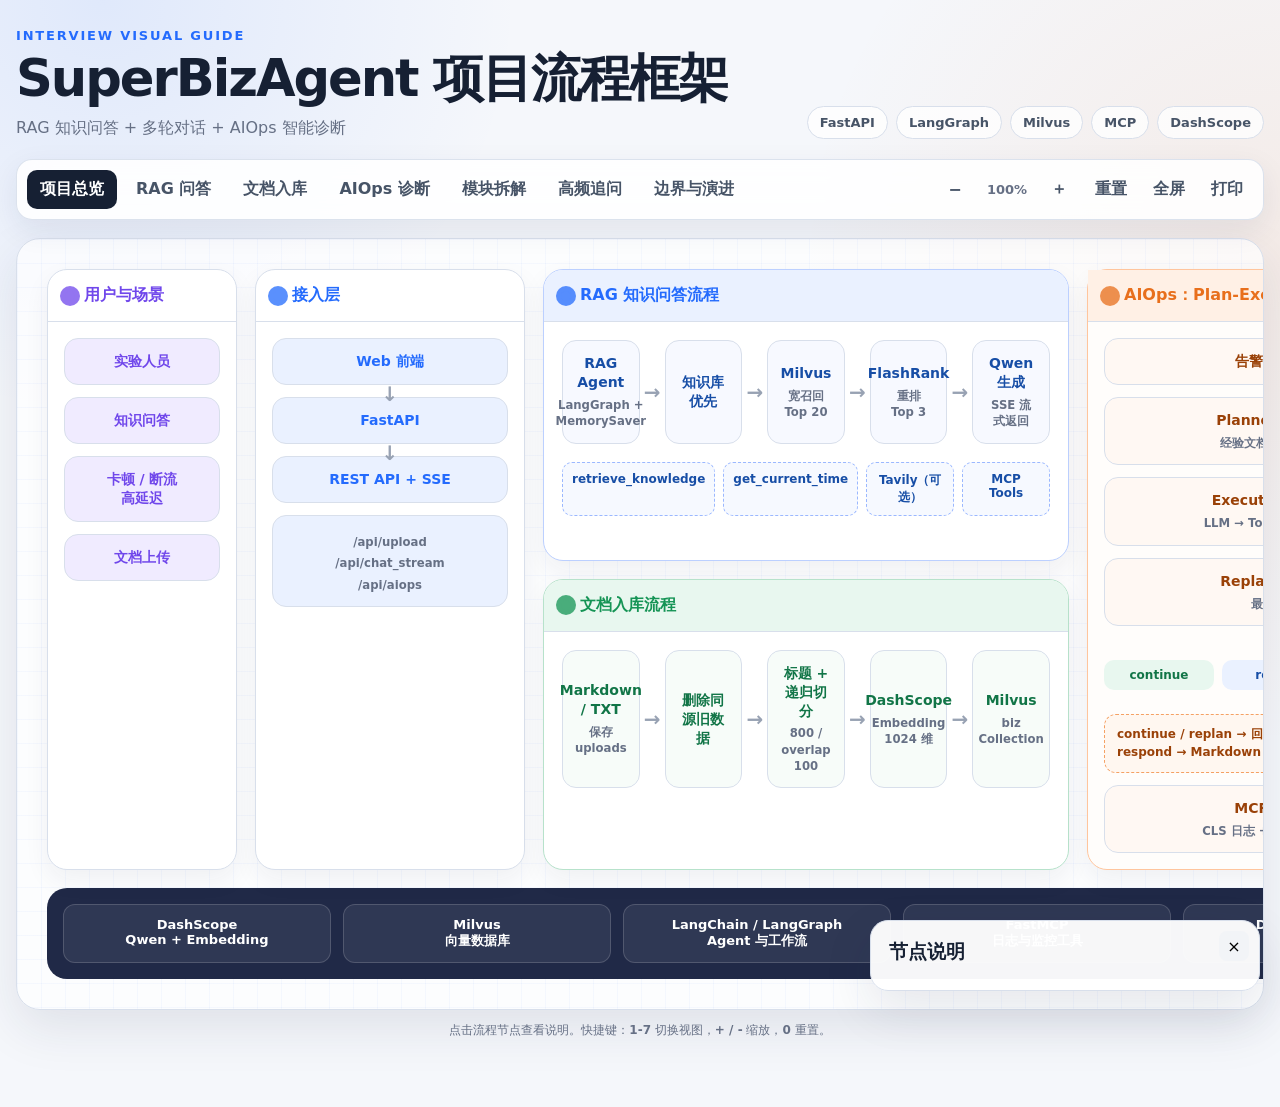
==== static/project-flow.html @ 841a2c24 "优化" ====
<!DOCTYPE html>
<html lang="zh-CN">
<head>
    <meta charset="UTF-8">
    <meta name="viewport" content="width=device-width, initial-scale=1.0">
    <meta name="description" content="SuperBizAgent 项目流程框架图与面试复习页面">
    <title>SuperBizAgent 项目流程框架图</title>
    <style>
        :root {
            --ink: #162033;
            --muted: #667085;
            --line: #d8dfeb;
            --paper: #f5f7fb;
            --card: #ffffff;
            --blue: #246bfd;
            --blue-soft: #eaf1ff;
            --green: #159455;
            --green-soft: #e8f7ef;
            --orange: #e86f1c;
            --orange-soft: #fff0e5;
            --purple: #7047eb;
            --purple-soft: #f0ebff;
            --shadow: 0 18px 50px rgba(27, 39, 71, 0.10);
            --radius: 20px;
        }

        * { box-sizing: border-box; }

        html { scroll-behavior: smooth; }

        body {
            margin: 0;
            color: var(--ink);
            font-family: Inter, "PingFang SC", "Microsoft YaHei", system-ui, sans-serif;
            background:
                radial-gradient(circle at 8% 0%, rgba(36, 107, 253, .10), transparent 26rem),
                radial-gradient(circle at 100% 24%, rgba(232, 111, 28, .09), transparent 30rem),
                var(--paper);
            min-height: 100vh;
        }

        button { font: inherit; }

        .shell {
            width: min(1560px, calc(100% - 32px));
            margin: 0 auto;
            padding: 28px 0 56px;
        }

        .hero {
            display: flex;
            align-items: flex-end;
            justify-content: space-between;
            gap: 24px;
            margin-bottom: 20px;
        }

        .eyebrow {
            margin: 0 0 8px;
            color: var(--blue);
            font-size: 13px;
            font-weight: 800;
            letter-spacing: .14em;
            text-transform: uppercase;
        }

        h1 {
            margin: 0;
            font-size: clamp(30px, 4vw, 54px);
            letter-spacing: -.04em;
            line-height: 1.08;
        }

        .subtitle {
            margin: 12px 0 0;
            color: var(--muted);
            font-size: 16px;
        }

        .hero-tags {
            display: flex;
            flex-wrap: wrap;
            justify-content: flex-end;
            gap: 8px;
        }

        .tag {
            padding: 8px 12px;
            border: 1px solid var(--line);
            border-radius: 999px;
            background: rgba(255, 255, 255, .78);
            color: #475467;
            font-size: 13px;
            font-weight: 700;
        }

        .toolbar {
            position: sticky;
            top: 12px;
            z-index: 20;
            display: flex;
            align-items: center;
            justify-content: space-between;
            gap: 16px;
            padding: 10px;
            margin-bottom: 18px;
            border: 1px solid rgba(216, 223, 235, .9);
            border-radius: 16px;
            background: rgba(255, 255, 255, .88);
            box-shadow: 0 10px 30px rgba(27, 39, 71, .08);
            backdrop-filter: blur(14px);
        }

        .tabs, .tools {
            display: flex;
            align-items: center;
            flex-wrap: wrap;
            gap: 6px;
        }

        .toolbar button {
            border: 0;
            border-radius: 10px;
            padding: 9px 13px;
            background: transparent;
            color: #475467;
            cursor: pointer;
            font-weight: 750;
            transition: .18s ease;
        }

        .toolbar button:hover { background: #f1f4f9; color: var(--ink); }
        .toolbar button.active { background: var(--ink); color: white; }
        .tools button { min-width: 40px; padding-inline: 10px; }

        .zoom-label {
            min-width: 52px;
            color: var(--muted);
            text-align: center;
            font-size: 13px;
            font-weight: 700;
        }

        .canvas-window {
            overflow: auto;
            min-height: 680px;
            border: 1px solid var(--line);
            border-radius: 24px;
            background-color: rgba(255,255,255,.72);
            background-image:
                linear-gradient(rgba(36,107,253,.035) 1px, transparent 1px),
                linear-gradient(90deg, rgba(36,107,253,.035) 1px, transparent 1px);
            background-size: 24px 24px;
            box-shadow: var(--shadow);
        }

        .canvas {
            width: 1480px;
            min-height: 680px;
            padding: 30px;
            transform-origin: top left;
            transition: transform .2s ease;
        }

        .view { display: none; }
        .view.active { display: block; }

        .overview-grid {
            display: grid;
            grid-template-columns: 190px 270px 1fr 380px;
            gap: 18px;
            align-items: stretch;
        }

        .panel {
            position: relative;
            border: 1px solid var(--line);
            border-radius: var(--radius);
            background: var(--card);
            box-shadow: 0 10px 26px rgba(27, 39, 71, .06);
        }

        .panel-title {
            display: flex;
            align-items: center;
            gap: 9px;
            margin: 0;
            padding: 15px 17px;
            border-bottom: 1px solid var(--line);
            font-size: 16px;
        }

        .panel-title .dot {
            width: 10px;
            height: 10px;
            border-radius: 50%;
            background: currentColor;
            box-shadow: 0 0 0 5px currentColor;
            opacity: .75;
        }

        .stack {
            display: flex;
            flex-direction: column;
            gap: 12px;
            padding: 16px;
        }

        .node {
            position: relative;
            padding: 13px 14px;
            border: 1.5px solid var(--line);
            border-radius: 14px;
            background: white;
            text-align: center;
            font-size: 14px;
            font-weight: 800;
            line-height: 1.35;
            cursor: pointer;
            transition: transform .18s ease, box-shadow .18s ease, border-color .18s ease;
        }

        .node:hover, .node.selected {
            transform: translateY(-2px);
            border-color: currentColor;
            box-shadow: 0 10px 20px rgba(27, 39, 71, .10);
        }

        .node small {
            display: block;
            margin-top: 5px;
            color: var(--muted);
            font-weight: 600;
            line-height: 1.4;
        }

        .arrow-down::after {
            content: "↓";
            position: absolute;
            left: 50%;
            bottom: -24px;
            z-index: 2;
            transform: translateX(-50%);
            color: #98a2b3;
            font-size: 20px;
            font-weight: 900;
        }

        .scenario { color: var(--purple); }
        .access { color: var(--blue); }
        .scenario .node { background: var(--purple-soft); }
        .access .node { background: var(--blue-soft); }

        .flow-area {
            display: grid;
            grid-template-rows: 1fr 1fr;
            gap: 18px;
        }

        .flow-panel { overflow: hidden; }
        .flow-panel.rag { border-color: #bcd0ff; }
        .flow-panel.ingest { border-color: #b7e2cb; }
        .flow-panel.rag .panel-title { color: var(--blue); background: var(--blue-soft); }
        .flow-panel.ingest .panel-title { color: var(--green); background: var(--green-soft); }

        .flow-row {
            display: flex;
            align-items: stretch;
            gap: 25px;
            padding: 18px;
        }

        .flow-row .node {
            flex: 1 1 0;
            min-width: 0;
            display: flex;
            align-items: center;
            justify-content: center;
            flex-direction: column;
        }

        .flow-row .node:not(:last-child)::after {
            content: "→";
            position: absolute;
            right: -22px;
            top: 50%;
            transform: translateY(-50%);
            color: #98a2b3;
            font-size: 20px;
        }

        .rag .node { color: #174ea6; background: #f7f9ff; }
        .ingest .node { color: #117547; background: #f7fcf9; }

        .tool-strip {
            display: flex;
            gap: 8px;
            padding: 0 18px 18px;
        }

        .tool-chip {
            flex: 1;
            padding: 9px;
            border: 1px dashed #9bb8ff;
            border-radius: 10px;
            background: #f6f9ff;
            color: #174ea6;
            text-align: center;
            font-size: 12px;
            font-weight: 750;
        }

        .aiops {
            color: var(--orange);
            border-color: #ffc59d;
            background: #fffdfb;
        }

        .aiops .panel-title { background: var(--orange-soft); }
        .aiops-body { padding: 16px; }
        .aiops .node { color: #9a4107; background: #fff8f3; }

        .decision {
            display: grid;
            grid-template-columns: repeat(3, 1fr);
            gap: 8px;
            margin: 22px 0 12px;
        }

        .branch {
            padding: 8px 5px;
            border-radius: 10px;
            text-align: center;
            font-size: 12px;
            font-weight: 850;
        }

        .continue { color: #117547; background: var(--green-soft); }
        .replan { color: #174ea6; background: var(--blue-soft); }
        .respond { color: #6538c5; background: var(--purple-soft); }

        .loop-note {
            padding: 10px 12px;
            border: 1px dashed #f5a164;
            border-radius: 12px;
            color: #9a4107;
            background: #fff7f0;
            font-size: 12px;
            font-weight: 700;
            line-height: 1.55;
        }

        .infra {
            display: grid;
            grid-template-columns: repeat(5, 1fr);
            gap: 12px;
            margin-top: 18px;
            padding: 16px;
            border-radius: var(--radius);
            background: #202947;
            color: white;
        }

        .infra-item {
            padding: 12px;
            border: 1px solid rgba(255,255,255,.16);
            border-radius: 12px;
            background: rgba(255,255,255,.07);
            text-align: center;
            font-size: 13px;
            font-weight: 750;
        }

        .detail-view {
            display: grid;
            grid-template-columns: 1fr 330px;
            gap: 22px;
        }

        .detail-main, .memory-card {
            padding: 22px;
            border: 1px solid var(--line);
            border-radius: var(--radius);
            background: white;
        }

        .detail-main h2, .memory-card h2 { margin: 0 0 8px; font-size: 22px; }
        .detail-main > p { margin: 0 0 24px; color: var(--muted); }

        .detail-flow {
            display: flex;
            flex-direction: column;
            gap: 28px;
        }

        .detail-step {
            position: relative;
            display: grid;
            grid-template-columns: 48px 1fr auto;
            align-items: center;
            gap: 14px;
            padding: 17px;
            border: 1px solid var(--line);
            border-radius: 16px;
            background: #fbfcfe;
        }

        .detail-step:not(:last-child)::after {
            content: "";
            position: absolute;
            left: 40px;
            bottom: -29px;
            width: 2px;
            height: 29px;
            background: #cbd5e1;
        }

        .step-number {
            display: grid;
            place-items: center;
            width: 42px;
            height: 42px;
            border-radius: 13px;
            background: var(--blue);
            color: white;
            font-size: 18px;
            font-weight: 900;
        }

        .green-view .step-number { background: var(--green); }
        .orange-view .step-number { background: var(--orange); }
        .step-copy strong { display: block; margin-bottom: 4px; }
        .step-copy span { color: var(--muted); font-size: 13px; }
        .step-tech { color: var(--blue); font-size: 12px; font-weight: 800; }
        .green-view .step-tech { color: var(--green); }
        .orange-view .step-tech { color: var(--orange); }

        .memory-card {
            align-self: start;
            position: sticky;
            top: 90px;
        }

        .memory-list {
            display: flex;
            flex-direction: column;
            gap: 12px;
            margin-top: 18px;
        }

        .memory-item {
            padding: 13px;
            border-left: 4px solid var(--blue);
            border-radius: 0 12px 12px 0;
            background: var(--blue-soft);
            font-size: 13px;
            line-height: 1.55;
        }

        .memory-item strong { display: block; margin-bottom: 3px; }
        .green-view + .memory-card .memory-item { border-color: var(--green); background: var(--green-soft); }
        .orange-view + .memory-card .memory-item { border-color: var(--orange); background: var(--orange-soft); }

        .knowledge-view {
            padding: 4px;
        }

        .section-heading {
            display: flex;
            align-items: flex-end;
            justify-content: space-between;
            gap: 20px;
            margin-bottom: 18px;
        }

        .section-heading h2 { margin: 0 0 6px; font-size: 27px; }
        .section-heading p { margin: 0; color: var(--muted); }

        .search-box {
            width: 310px;
            padding: 11px 14px;
            border: 1px solid var(--line);
            border-radius: 12px;
            background: white;
            color: var(--ink);
            outline: none;
        }

        .search-box:focus { border-color: var(--blue); box-shadow: 0 0 0 4px rgba(36,107,253,.1); }

        .module-grid {
            display: grid;
            grid-template-columns: repeat(3, 1fr);
            gap: 16px;
        }

        .module-card {
            overflow: hidden;
            border: 1px solid var(--line);
            border-radius: 18px;
            background: white;
            box-shadow: 0 8px 22px rgba(27,39,71,.05);
        }

        .module-card header {
            padding: 16px 17px 13px;
            border-bottom: 1px solid #edf0f5;
            background: linear-gradient(135deg, #fff, #f7f9fc);
        }

        .module-card h3 { margin: 0 0 5px; font-size: 17px; }
        .module-path { color: var(--blue); font-family: ui-monospace, SFMono-Regular, Menlo, monospace; font-size: 11px; font-weight: 750; }
        .module-body { padding: 15px 17px 17px; }

        .fact {
            display: grid;
            grid-template-columns: 68px 1fr;
            gap: 10px;
            margin-bottom: 10px;
            font-size: 12.5px;
            line-height: 1.55;
        }

        .fact:last-child { margin-bottom: 0; }
        .fact b { color: #344054; }
        .fact span { color: var(--muted); }
        .fact.answer { margin-top: 13px; padding-top: 12px; border-top: 1px dashed var(--line); }
        .fact.answer span { color: var(--ink); font-weight: 650; }

        .qa-layout {
            display: grid;
            grid-template-columns: 230px 1fr;
            gap: 18px;
        }

        .qa-index {
            align-self: start;
            position: sticky;
            top: 90px;
            padding: 15px;
            border: 1px solid var(--line);
            border-radius: 16px;
            background: white;
        }

        .qa-index strong { display: block; margin-bottom: 10px; }
        .qa-index button {
            display: block;
            width: 100%;
            margin: 4px 0;
            padding: 8px 10px;
            border: 0;
            border-radius: 9px;
            background: transparent;
            color: var(--muted);
            text-align: left;
            cursor: pointer;
        }

        .qa-index button:hover { color: var(--blue); background: var(--blue-soft); }
        .qa-list { display: flex; flex-direction: column; gap: 12px; }

        details.qa {
            border: 1px solid var(--line);
            border-radius: 16px;
            background: white;
            box-shadow: 0 6px 18px rgba(27,39,71,.04);
        }

        details.qa summary {
            position: relative;
            padding: 16px 48px 16px 18px;
            cursor: pointer;
            list-style: none;
            font-size: 15px;
            font-weight: 800;
        }

        details.qa summary::-webkit-details-marker { display: none; }
        details.qa summary::after { content: "+"; position: absolute; right: 18px; top: 13px; color: var(--blue); font-size: 22px; }
        details.qa[open] summary::after { content: "−"; }
        details.qa[open] summary { border-bottom: 1px solid var(--line); }

        .qa-answer { padding: 16px 18px 18px; font-size: 13px; line-height: 1.72; }
        .qa-answer p { margin: 0 0 10px; }
        .qa-answer p:last-child { margin-bottom: 0; }
        .qa-answer strong { color: #344054; }
        .speak { padding: 11px 13px; border-left: 4px solid var(--blue); background: var(--blue-soft); border-radius: 0 10px 10px 0; }
        .follow-up { color: #8a3c08; background: var(--orange-soft); padding: 10px 12px; border-radius: 10px; }

        .evolution-grid {
            display: grid;
            grid-template-columns: 1fr 1fr;
            gap: 16px;
        }

        .evolution-card {
            padding: 18px;
            border: 1px solid var(--line);
            border-radius: 17px;
            background: white;
        }

        .evolution-card h3 { margin: 0 0 12px; font-size: 17px; }
        .evolution-card ul { margin: 0; padding-left: 20px; color: var(--muted); font-size: 13px; line-height: 1.75; }
        .risk { border-top: 4px solid #e5484d; }
        .upgrade { border-top: 4px solid var(--green); }
        .tradeoff { border-top: 4px solid var(--blue); }
        .metric { border-top: 4px solid var(--purple); }

        .truth-banner {
            margin-bottom: 17px;
            padding: 15px 17px;
            border: 1px solid #f3cf90;
            border-radius: 14px;
            background: #fff8e8;
            color: #754c00;
            font-size: 13px;
            line-height: 1.65;
        }

        .inspector {
            position: fixed;
            right: 20px;
            bottom: 20px;
            z-index: 30;
            width: min(390px, calc(100vw - 40px));
            padding: 18px;
            border: 1px solid var(--line);
            border-radius: 18px;
            background: rgba(255,255,255,.96);
            box-shadow: var(--shadow);
            transform: translateY(calc(100% + 40px));
            transition: transform .25s ease;
        }

        .inspector.open { transform: translateY(0); }
        .inspector h3 { margin: 0 32px 7px 0; }
        .inspector p { margin: 0; color: var(--muted); font-size: 14px; line-height: 1.65; }
        .inspector-close {
            position: absolute;
            top: 10px;
            right: 10px;
            border: 0;
            border-radius: 8px;
            background: #f2f4f7;
            width: 30px;
            height: 30px;
            cursor: pointer;
        }

        .hint {
            margin-top: 12px;
            color: var(--muted);
            text-align: center;
            font-size: 12px;
        }

        @media (max-width: 900px) {
            .shell { width: min(100% - 18px, 1560px); padding-top: 18px; }
            .hero { align-items: flex-start; flex-direction: column; }
            .hero-tags { justify-content: flex-start; }
            .toolbar { align-items: flex-start; flex-direction: column; }
            .tools { width: 100%; justify-content: flex-end; }
            .canvas-window { min-height: 610px; }
            .module-grid, .evolution-grid { grid-template-columns: 1fr; }
            .qa-layout { grid-template-columns: 1fr; }
            .qa-index { position: static; }
        }

        @media print {
            body { background: white; }
            .shell { width: 100%; padding: 0; }
            .toolbar, .hint, .inspector { display: none !important; }
            .canvas-window { overflow: visible; border: 0; box-shadow: none; }
            .canvas { transform: scale(.72) !important; transform-origin: top left; }
        }
    </style>
</head>
<body>
    <main class="shell">
        <header class="hero">
            <div>
                <p class="eyebrow">Interview Visual Guide</p>
                <h1>SuperBizAgent 项目流程框架</h1>
                <p class="subtitle">RAG 知识问答 + 多轮对话 + AIOps 智能诊断</p>
            </div>
            <div class="hero-tags" aria-label="技术栈">
                <span class="tag">FastAPI</span>
                <span class="tag">LangGraph</span>
                <span class="tag">Milvus</span>
                <span class="tag">MCP</span>
                <span class="tag">DashScope</span>
            </div>
        </header>

        <nav class="toolbar" aria-label="流程图控制栏">
            <div class="tabs">
                <button class="active" data-view="overview">项目总览</button>
                <button data-view="rag">RAG 问答</button>
                <button data-view="ingest">文档入库</button>
                <button data-view="aiops">AIOps 诊断</button>
                <button data-view="modules">模块拆解</button>
                <button data-view="questions">高频追问</button>
                <button data-view="evolution">边界与演进</button>
            </div>
            <div class="tools">
                <button id="zoomOut" title="缩小">−</button>
                <span class="zoom-label" id="zoomLabel">100%</span>
                <button id="zoomIn" title="放大">＋</button>
                <button id="resetZoom" title="恢复缩放">重置</button>
                <button id="fullscreen" title="全屏查看">全屏</button>
                <button id="printPage" title="打印或导出 PDF">打印</button>
            </div>
        </nav>

        <section class="canvas-window" id="canvasWindow">
            <div class="canvas" id="canvas">
                <section class="view active" id="overview">
                    <div class="overview-grid">
                        <article class="panel scenario">
                            <h2 class="panel-title"><span class="dot"></span>用户与场景</h2>
                            <div class="stack">
                                <div class="node" data-title="实验人员" data-desc="通过统一 Web 页面发起知识问答、上传实验文档，或针对视频卡顿、断流、高延迟等问题启动诊断。">实验人员</div>
                                <div class="node" data-title="知识问答" data-desc="查询实验步骤、网络参数、编解码配置和历史运维经验。">知识问答</div>
                                <div class="node" data-title="异常诊断" data-desc="典型场景包括视频卡顿、断流、高延迟，以及服务端或客户端资源异常。">卡顿 / 断流<br>高延迟</div>
                                <div class="node" data-title="文档上传" data-desc="上传 Markdown、TXT 文档后自动切分、向量化并写入知识库。">文档上传</div>
                            </div>
                        </article>

                        <article class="panel access">
                            <h2 class="panel-title"><span class="dot"></span>接入层</h2>
                            <div class="stack">
                                <div class="node arrow-down" data-title="Web 前端" data-desc="负责用户输入、文件上传、对话展示和 AIOps 诊断过程可视化。">Web 前端</div>
                                <div class="node arrow-down" data-title="FastAPI" data-desc="统一提供静态页面、REST API，并通过 SSE 返回流式对话和诊断事件。">FastAPI</div>
                                <div class="node" data-title="REST API + SSE" data-desc="REST 接收请求；SSE 持续推送回答 token、执行计划、步骤结果和最终报告。">REST API + SSE</div>
                                <div class="node" data-title="核心接口" data-desc="/api/upload 文档入库；/api/chat_stream 流式问答；/api/aiops 智能诊断。"><small>/api/upload</small><small>/api/chat_stream</small><small>/api/aiops</small></div>
                            </div>
                        </article>

                        <div class="flow-area">
                            <article class="panel flow-panel rag">
                                <h2 class="panel-title"><span class="dot"></span>RAG 知识问答流程</h2>
                                <div class="flow-row">
                                    <div class="node" data-title="RAG Agent" data-desc="LangGraph Agent 根据问题与上下文自主决定是否调用知识库、时间、MCP 或可选联网搜索工具。">RAG Agent<small>LangGraph + MemorySaver</small></div>
                                    <div class="node" data-title="知识库优先" data-desc="系统提示词要求优先检索内部知识；仅当知识不足时再使用 Tavily。">知识库优先</div>
                                    <div class="node" data-title="宽召回" data-desc="Milvus 先召回 20 个候选分片，提升相关内容不被遗漏的概率。">Milvus<small>宽召回 Top 20</small></div>
                                    <div class="node" data-title="重排" data-desc="FlashRank Cross-Encoder 按 query 与 passage 的相关性重排，保留 Top 3。">FlashRank<small>重排 Top 3</small></div>
                                    <div class="node" data-title="答案生成" data-desc="通义千问结合用户问题、会话上下文和检索证据生成答案，并通过 SSE 流式返回。">Qwen 生成<small>SSE 流式返回</small></div>
                                </div>
                                <div class="tool-strip">
                                    <div class="tool-chip">retrieve_knowledge</div>
                                    <div class="tool-chip">get_current_time</div>
                                    <div class="tool-chip">Tavily（可选）</div>
                                    <div class="tool-chip">MCP Tools</div>
                                </div>
                            </article>

                            <article class="panel flow-panel ingest">
                                <h2 class="panel-title"><span class="dot"></span>文档入库流程</h2>
                                <div class="flow-row">
                                    <div class="node" data-title="上传并保存" data-desc="校验扩展名和文件大小，规范化文件名后保存到 uploads 目录。">Markdown / TXT<small>保存 uploads</small></div>
                                    <div class="node" data-title="覆盖更新" data-desc="索引前按来源路径删除旧分片，避免同一文档重复入库。">删除同源旧数据</div>
                                    <div class="node" data-title="文档切分" data-desc="Markdown 先按标题层级切分，再递归切分；chunk 800，overlap 100，并合并过小分片。">标题 + 递归切分<small>800 / overlap 100</small></div>
                                    <div class="node" data-title="向量化" data-desc="调用 DashScope text-embedding-v4，将文档分片转换为 1024 维向量。">DashScope<small>Embedding 1024 维</small></div>
                                    <div class="node" data-title="Milvus 存储" data-desc="向量、原文和元数据写入 biz Collection，供 RAG 相似度检索。">Milvus<small>biz Collection</small></div>
                                </div>
                            </article>
                        </div>

                        <article class="panel aiops">
                            <h2 class="panel-title"><span class="dot"></span>AIOps：Plan-Execute-Replan</h2>
                            <div class="aiops-body stack">
                                <div class="node arrow-down" data-title="诊断请求" data-desc="系统使用标准化 AIOps 任务描述启动当前告警诊断，并要求最终输出 Markdown 报告。">告警诊断请求</div>
                                <div class="node arrow-down" data-title="Planner" data-desc="先查询内部运维经验，再读取所有本地与 MCP 工具描述，由 LLM 生成结构化执行计划。">Planner 制定计划<small>经验文档 + 可用工具</small></div>
                                <div class="node arrow-down" data-title="Executor" data-desc="每轮只执行计划首个步骤：LLM 选择工具，ToolNode 调用工具，再由 LLM 汇总该步证据。">Executor 执行单步<small>LLM → ToolNode → 证据</small></div>
                                <div class="node" data-title="Replanner" data-desc="结合原始任务、剩余计划和执行历史，在 continue、replan、respond 中决策；最多执行 8 步。">Replanner 评估<small>最大 8 步</small></div>
                                <div class="decision">
                                    <div class="branch continue">continue</div>
                                    <div class="branch replan">replan</div>
                                    <div class="branch respond">respond</div>
                                </div>
                                <div class="loop-note">continue / replan → 回到 Executor<br>respond → Markdown 报告 → SSE 返回</div>
                                <div class="node" data-title="MCP 工具链" data-desc="MCP Client 统一加载 CLS 日志检索与 Monitor CPU/内存指标工具；调用失败采用指数退避重试。">MCP Client<small>CLS 日志 + Monitor 指标</small></div>
                            </div>
                        </article>
                    </div>

                    <div class="infra" aria-label="基础设施与平台">
                        <div class="infra-item">DashScope<br>Qwen + Embedding</div>
                        <div class="infra-item">Milvus<br>向量数据库</div>
                        <div class="infra-item">LangChain / LangGraph<br>Agent 与工作流</div>
                        <div class="infra-item">FastMCP<br>日志与监控工具</div>
                        <div class="infra-item">Docker Compose<br>本地基础设施</div>
                    </div>
                </section>

                <section class="view" id="rag">
                    <div class="detail-view">
                        <article class="detail-main">
                            <h2>RAG 多轮问答：从问题到有依据的答案</h2>
                            <p>核心不是“向量检索后直接拼 Prompt”，而是让 Agent 根据问题自主选择工具，并保留会话状态。</p>
                            <div class="detail-flow">
                                <div class="detail-step"><span class="step-number">1</span><div class="step-copy"><strong>接收问题与 session_id</strong><span>FastAPI 将用户问题交给 RagAgentService，并用 thread_id 隔离会话。</span></div><span class="step-tech">FastAPI</span></div>
                                <div class="detail-step"><span class="step-number">2</span><div class="step-copy"><strong>Agent 判断是否调用工具</strong><span>知识库优先，必要时使用时间、MCP 或 Tavily。</span></div><span class="step-tech">LangGraph Agent</span></div>
                                <div class="detail-step"><span class="step-number">3</span><div class="step-copy"><strong>Milvus 宽召回</strong><span>问题向量化后召回 Top 20 文档分片，保证召回率。</span></div><span class="step-tech">Embedding + Milvus</span></div>
                                <div class="detail-step"><span class="step-number">4</span><div class="step-copy"><strong>FlashRank 精排</strong><span>Cross-Encoder 重新计算相关性，只保留 Top 3 高质量上下文。</span></div><span class="step-tech">Rerank</span></div>
                                <div class="detail-step"><span class="step-number">5</span><div class="step-copy"><strong>生成并流式输出</strong><span>Qwen 基于工具结果生成答案，SSE 逐片推送给浏览器。</span></div><span class="step-tech">Qwen + SSE</span></div>
                            </div>
                        </article>
                        <aside class="memory-card">
                            <h2>面试怎么讲</h2>
                            <div class="memory-list">
                                <div class="memory-item"><strong>为什么用 Agent？</strong>问题类型不固定，需要动态决定查知识库、当前时间、日志还是监控。</div>
                                <div class="memory-item"><strong>为什么先宽召回再重排？</strong>向量检索保证召回率，Cross-Encoder 提升排序精度，兼顾效果和上下文成本。</div>
                                <div class="memory-item"><strong>多轮对话怎么做？</strong>MemorySaver 以 session_id 作为 thread_id 保存 LangGraph checkpoint。</div>
                                <div class="memory-item"><strong>一句话</strong>Agent 负责决策，Milvus 负责召回，FlashRank 负责精排，Qwen 负责生成。</div>
                            </div>
                        </aside>
                    </div>
                </section>

                <section class="view" id="ingest">
                    <div class="detail-view">
                        <article class="detail-main green-view">
                            <h2>文档入库：从原始文件到可检索知识</h2>
                            <p>上传后立即自动索引，并通过“先删同源旧数据”支持文档覆盖更新。</p>
                            <div class="detail-flow">
                                <div class="detail-step"><span class="step-number">1</span><div class="step-copy"><strong>文件校验与落盘</strong><span>支持 Markdown/TXT，校验文件名、扩展名和大小，保存到 uploads。</span></div><span class="step-tech">UploadFile</span></div>
                                <div class="detail-step"><span class="step-number">2</span><div class="step-copy"><strong>删除同源旧索引</strong><span>按规范化 source 路径删除已有数据，避免重复分片。</span></div><span class="step-tech">Milvus delete</span></div>
                                <div class="detail-step"><span class="step-number">3</span><div class="step-copy"><strong>结构化切分</strong><span>MarkdownHeaderTextSplitter 保留标题语义，再递归切分并合并小块。</span></div><span class="step-tech">800 / 100</span></div>
                                <div class="detail-step"><span class="step-number">4</span><div class="step-copy"><strong>批量向量化</strong><span>text-embedding-v4 输出 1024 维向量。</span></div><span class="step-tech">DashScope</span></div>
                                <div class="detail-step"><span class="step-number">5</span><div class="step-copy"><strong>写入向量库</strong><span>保存 id、vector、content、metadata 到 biz Collection。</span></div><span class="step-tech">Milvus</span></div>
                            </div>
                        </article>
                        <aside class="memory-card">
                            <h2>设计亮点</h2>
                            <div class="memory-list">
                                <div class="memory-item"><strong>结构感知切分</strong>先按 Markdown 标题切，能保留章节层级到 metadata。</div>
                                <div class="memory-item"><strong>分片策略</strong>chunk 800、overlap 100，在语义完整度与检索粒度间折中。</div>
                                <div class="memory-item"><strong>幂等更新</strong>先删除同源数据再写入，保证重复上传不会产生脏数据。</div>
                                <div class="memory-item"><strong>一句话</strong>文件落盘、结构切分、向量化、Milvus 持久化。</div>
                            </div>
                        </aside>
                    </div>
                </section>

                <section class="view" id="aiops">
                    <div class="detail-view">
                        <article class="detail-main orange-view">
                            <h2>AIOps：基于证据的动态诊断闭环</h2>
                            <p>LangGraph 将复杂诊断拆成可观察的计划、执行、评估循环，每一步都可通过 SSE 展示。</p>
                            <div class="detail-flow">
                                <div class="detail-step"><span class="step-number">1</span><div class="step-copy"><strong>Planner 制定计划</strong><span>先检索内部经验，再结合本地工具和 MCP 工具生成结构化步骤。</span></div><span class="step-tech">Structured Output</span></div>
                                <div class="detail-step"><span class="step-number">2</span><div class="step-copy"><strong>Executor 执行一个步骤</strong><span>每轮只取 plan[0]，LLM 选工具，ToolNode 执行，再汇总结果。</span></div><span class="step-tech">ToolNode</span></div>
                                <div class="detail-step"><span class="step-number">3</span><div class="step-copy"><strong>MCP 收集外部证据</strong><span>CLS 查询日志，Monitor 查询 CPU/内存指标；失败时指数退避重试。</span></div><span class="step-tech">FastMCP</span></div>
                                <div class="detail-step"><span class="step-number">4</span><div class="step-copy"><strong>Replanner 动态评估</strong><span>continue 继续；replan 替换剩余步骤；respond 结束并生成报告。</span></div><span class="step-tech">条件边</span></div>
                                <div class="detail-step"><span class="step-number">5</span><div class="step-copy"><strong>报告与过程流式返回</strong><span>输出计划、步骤完成、最终 Markdown 报告和 complete 事件。</span></div><span class="step-tech">SSE</span></div>
                            </div>
                        </article>
                        <aside class="memory-card">
                            <h2>面试怎么讲</h2>
                            <div class="memory-list">
                                <div class="memory-item"><strong>为什么要 Replan？</strong>故障诊断无法一次规划准确，需要根据日志和指标结果动态调整。</div>
                                <div class="memory-item"><strong>怎么避免无限循环？</strong>限制最多 8 个执行步骤，执行 5 步后禁止再次扩展计划。</div>
                                <div class="memory-item"><strong>MCP 的价值？</strong>把日志和监控封装成标准工具，Agent 与具体数据源解耦。</div>
                                <div class="memory-item"><strong>一句话</strong>规划拆任务，执行拿证据，复盘调路径，最后出报告。</div>
                            </div>
                        </aside>
                    </div>
                </section>

                <section class="view knowledge-view" id="modules">
                    <div class="section-heading">
                        <div>
                            <h2>模块级拆解</h2>
                            <p>按“职责、输入输出、关键实现、设计理由、深挖回答”理解代码，而不是只背技术名词。</p>
                        </div>
                        <input class="search-box" id="moduleSearch" type="search" placeholder="搜索模块、文件或关键词">
                    </div>
                    <div class="module-grid" id="moduleGrid">
                        <article class="module-card">
                            <header><h3>应用入口与生命周期</h3><span class="module-path">app/main.py</span></header>
                            <div class="module-body">
                                <div class="fact"><b>职责</b><span>创建 FastAPI、注册四类路由、挂载静态文件、配置 CORS，并管理 Milvus 生命周期。</span></div>
                                <div class="fact"><b>关键点</b><span>lifespan 启动时 connect，关闭时 close；STATIC_DIR 使用绝对路径，避免 cwd 改变导致资源丢失。</span></div>
                                <div class="fact"><b>取舍</b><span>应用启动依赖 Milvus 成功，更适合强依赖知识库的原型；生产可改为健康降级或延迟连接。</span></div>
                                <div class="fact answer"><b>面试回答</b><span>“入口层只做装配和生命周期管理，业务逻辑下沉到 service，避免路由变成胖控制器。”</span></div>
                            </div>
                        </article>

                        <article class="module-card">
                            <header><h3>API 与 SSE 适配层</h3><span class="module-path">app/api/chat.py · aiops.py · file.py</span></header>
                            <div class="module-body">
                                <div class="fact"><b>职责</b><span>校验请求、调用服务、把内部事件转换为 HTTP JSON 或 SSE message。</span></div>
                                <div class="fact"><b>事件</b><span>聊天输出 content/done/error；AIOps 输出 plan/step_complete/report/complete/error。</span></div>
                                <div class="fact"><b>价值</b><span>浏览器能边接收边渲染，降低长耗时 LLM 和多步诊断的体感延迟，也让过程可观察。</span></div>
                                <div class="fact answer"><b>深挖点</b><span>“SSE 是单向服务端推送，当前场景不需要 WebSocket 的双向长连接，协议更简单。”</span></div>
                            </div>
                        </article>

                        <article class="module-card">
                            <header><h3>RAG Agent 编排</h3><span class="module-path">app/services/rag_agent_service.py</span></header>
                            <div class="module-body">
                                <div class="fact"><b>职责</b><span>创建 ChatQwen Agent，合并本地工具与 MCP 工具，提供同步和流式查询、会话读取与清理。</span></div>
                                <div class="fact"><b>状态</b><span>MemorySaver 使用 session_id 作为 thread_id，保存 LangGraph checkpoint，实现多轮上下文隔离。</span></div>
                                <div class="fact"><b>策略</b><span>系统提示约束“内部知识库优先，知识不足再联网”，减少外部信息覆盖内部规范。</span></div>
                                <div class="fact answer"><b>注意</b><span>代码定义了 trim_messages_middleware，但当前 create_agent 未注册它；不能声称历史修剪已经生效。</span></div>
                            </div>
                        </article>

                        <article class="module-card">
                            <header><h3>知识检索工具</h3><span class="module-path">app/tools/knowledge_tool.py</span></header>
                            <div class="module-body">
                                <div class="fact"><b>输入输出</b><span>输入 query；输出格式化上下文和原始 Document artifact，工具声明为 content_and_artifact。</span></div>
                                <div class="fact"><b>流程</b><span>Milvus fetch_k 宽召回 → 可选 FlashRank 重排 → 截断 rag_top_k → 带来源和标题格式化。</span></div>
                                <div class="fact"><b>失败</b><span>捕获异常并返回错误文本与空文档，Agent 可据此诚实降级，而不是中断整个对话。</span></div>
                                <div class="fact answer"><b>面试回答</b><span>“把检索封装成 Tool 后，是否检索由 Agent 决策，RAG 不再是每个问题都固定执行的流水线。”</span></div>
                            </div>
                        </article>

                        <article class="module-card">
                            <header><h3>向量召回与重排</h3><span class="module-path">vector_store_manager.py · rerank_service.py</span></header>
                            <div class="module-body">
                                <div class="fact"><b>召回</b><span>默认从 Milvus 获取 20 个候选，向量相似度适合快速缩小语义搜索空间。</span></div>
                                <div class="fact"><b>重排</b><span>FlashRank Cross-Encoder 同时看 query 与 passage，精排后保留 3 条，并写入 _rerank_score。</span></div>
                                <div class="fact"><b>降级</b><span>模型延迟初始化；重排异常或映射不完整时退化为向量原顺序 Top 3。</span></div>
                                <div class="fact answer"><b>取舍</b><span>“两阶段检索用少量本地精排计算换取更高相关性，并控制最终 Prompt 长度。”</span></div>
                            </div>
                        </article>

                        <article class="module-card">
                            <header><h3>文档切分</h3><span class="module-path">app/services/document_splitter_service.py</span></header>
                            <div class="module-body">
                                <div class="fact"><b>Markdown</b><span>先按 h1/h2/h3 标题切分并保留层级元数据，再用 RecursiveCharacterTextSplitter 二次切分。</span></div>
                                <div class="fact"><b>参数</b><span>chunk_max_size=800、overlap=100；小于 300 字符的相邻块会尝试合并。</span></div>
                                <div class="fact"><b>理由</b><span>标题切分保留结构语义，递归切分控制模型上下文粒度，overlap 避免边界信息断裂。</span></div>
                                <div class="fact answer"><b>深挖点</b><span>参数不是永恒最优，应通过 Recall@K、回答正确率和 token 成本做数据驱动调优。</span></div>
                            </div>
                        </article>

                        <article class="module-card">
                            <header><h3>Embedding 与索引</h3><span class="module-path">vector_embedding_service.py · vector_index_service.py</span></header>
                            <div class="module-body">
                                <div class="fact"><b>Embedding</b><span>DashScope text-embedding-v4，统一输出 1024 维；文档批量 embed，查询单条 embed。</span></div>
                                <div class="fact"><b>幂等</b><span>索引前按 metadata._source 删除同源旧分片，然后重新切分和批量写入。</span></div>
                                <div class="fact"><b>ID</b><span>Milvus auto_id=False，每个 Document 使用 UUID 主键。</span></div>
                                <div class="fact answer"><b>注意</b><span>上传成功但索引失败时接口仍返回 200，目前只记录日志；生产应返回 indexing_status 或异步任务 ID。</span></div>
                            </div>
                        </article>

                        <article class="module-card">
                            <header><h3>Milvus 连接与 Schema</h3><span class="module-path">app/core/milvus_client.py</span></header>
                            <div class="module-body">
                                <div class="fact"><b>Schema</b><span>biz Collection 包含 id、1024 维 vector、content、JSON metadata，默认 2 shards。</span></div>
                                <div class="fact"><b>启动</b><span>检查 Collection，不存在则创建；存在但向量维度不匹配时会删除并重建。</span></div>
                                <div class="fact"><b>兼容</b><span>补丁把 langchain_milvus 创建的 MilvusClient ORM alias 统一到 default，处理连接别名不一致问题。</span></div>
                                <div class="fact answer"><b>风险</b><span>维度不匹配直接 drop Collection 会丢数据；生产要迁移到新 Collection，再原子切换 alias。</span></div>
                            </div>
                        </article>

                        <article class="module-card">
                            <header><h3>AIOps 状态图</h3><span class="module-path">app/services/aiops_service.py · state.py</span></header>
                            <div class="module-body">
                                <div class="fact"><b>状态</b><span>input、plan、past_steps、response；past_steps 用 operator.add 追加，保留完整证据链。</span></div>
                                <div class="fact"><b>图结构</b><span>Planner → Executor → Replanner；Replanner 条件边决定回到 Executor 或 END。</span></div>
                                <div class="fact"><b>流式</b><span>graph.astream(stream_mode="updates") 将每个节点更新映射为前端事件。</span></div>
                                <div class="fact answer"><b>面试回答</b><span>“显式状态图让每个阶段可测试、可追踪，也比一个超长 ReAct 循环更容易限制成本和终止条件。”</span></div>
                            </div>
                        </article>

                        <article class="module-card">
                            <header><h3>Planner / Executor / Replanner</h3><span class="module-path">app/agent/aiops/*.py</span></header>
                            <div class="module-body">
                                <div class="fact"><b>Planner</b><span>检索内部经验、获取工具描述，通过 Pydantic 结构化输出 Plan.steps。</span></div>
                                <div class="fact"><b>Executor</b><span>只执行 plan[0]；LLM bind_tools 选工具，ToolNode 执行，再把工具结果交给 LLM 总结。</span></div>
                                <div class="fact"><b>Replanner</b><span>结构化输出 continue/replan/respond；最多 8 步，执行 5 步后禁止 replan。</span></div>
                                <div class="fact answer"><b>取舍</b><span>单步执行便于每轮根据证据纠偏；代价是 LLM 调用次数增加，需要步数上限控制延迟和费用。</span></div>
                            </div>
                        </article>

                        <article class="module-card">
                            <header><h3>MCP 客户端与工具服务</h3><span class="module-path">app/agent/mcp_client.py · mcp_servers/</span></header>
                            <div class="module-body">
                                <div class="fact"><b>客户端</b><span>MultiServerMCPClient 延迟单例初始化，同时接入 cls:8003 与 monitor:8004。</span></div>
                                <div class="fact"><b>可靠性</b><span>Interceptor 最多重试 3 次，等待 1s、2s；最终返回 isError 工具结果而非抛出。</span></div>
                                <div class="fact"><b>工具</b><span>CLS 提供时间、地域、主题和日志查询；Monitor 提供 CPU、内存时序和阈值判断。</span></div>
                                <div class="fact answer"><b>价值</b><span>“MCP 把外部能力标准化，Agent 只依赖工具 schema；替换 CLS 或 Prometheus 时不必重写编排。”</span></div>
                            </div>
                        </article>

                        <article class="module-card">
                            <header><h3>配置、降级与可观测性</h3><span class="module-path">app/config.py · Loguru · .env</span></header>
                            <div class="module-body">
                                <div class="fact"><b>配置</b><span>Pydantic Settings 从仓库根目录 .env 加载；rag_fetch_k 会自动校正为不小于 rag_top_k。</span></div>
                                <div class="fact"><b>降级</b><span>Tavily 无 Key 时不注册；FlashRank 失败退化；MCP 失败返回错误证据；Executor 失败仍记录 past_steps。</span></div>
                                <div class="fact"><b>日志</b><span>关键节点记录会话、工具调用、执行耗时和异常，便于复盘 Agent 行为。</span></div>
                                <div class="fact answer"><b>不足</b><span>当前没有指标、分布式 trace、token 成本和检索评测看板；生产应接 OpenTelemetry 与离线评测集。</span></div>
                            </div>
                        </article>

                        <article class="module-card">
                            <header><h3>前端交互与事件消费</h3><span class="module-path">static/index.html · app.js · styles.css</span></header>
                            <div class="module-body">
                                <div class="fact"><b>职责</b><span>维护本地会话入口、快速/流式模式、文件上传、AIOps 展示和 Markdown 渲染。</span></div>
                                <div class="fact"><b>SSE</b><span>使用 fetch 读取 response.body 流，手动解析 event/data 行，再按 content、done、error 或 AIOps 事件更新 UI。</span></div>
                                <div class="fact"><b>取舍</b><span>原生 HTML/CSS/JS 部署简单，无构建链；复杂状态增多后维护成本会高于 React/Vue。</span></div>
                                <div class="fact answer"><b>改进</b><span>抽取统一 SSE parser、AbortController 取消请求、断线恢复、事件 schema 校验和组件化状态管理。</span></div>
                            </div>
                        </article>

                        <article class="module-card">
                            <header><h3>请求与响应模型</h3><span class="module-path">app/models/*.py</span></header>
                            <div class="module-body">
                                <div class="fact"><b>职责</b><span>Pydantic 定义 ChatRequest、ClearRequest、AIOpsRequest 和会话响应，承担类型校验与 OpenAPI 文档生成。</span></div>
                                <div class="fact"><b>兼容</b><span>ChatRequest 用 alias 接收 Id/Question，同时 populate_by_name=True，可兼容内部字段 id/question。</span></div>
                                <div class="fact"><b>价值</b><span>协议模型与服务状态分离，避免外部请求字段直接污染 Agent 内部结构。</span></div>
                                <div class="fact answer"><b>不足</b><span>聊天接口的实际 dict 响应没有统一 response_model；生产应统一错误码、事件 schema 和版本策略。</span></div>
                            </div>
                        </article>

                        <article class="module-card">
                            <header><h3>本地工具与可选联网搜索</h3><span class="module-path">app/tools/time_tool.py · tavily_search_tool.py · __init__.py</span></header>
                            <div class="module-body">
                                <div class="fact"><b>注册</b><span>基础工具是知识库和当前时间；with_optional_tavily 只在配置 API Key 时追加公网搜索。</span></div>
                                <div class="fact"><b>原则</b><span>内部规范优先，公网搜索只补充知识库缺失或时效性信息，并要求回答区分来源。</span></div>
                                <div class="fact"><b>价值</b><span>条件注册比“注册后调用时报错”更干净，模型也不会看到不可用工具。</span></div>
                                <div class="fact answer"><b>安全</b><span>生产需要域名 allowlist、结果清洗、超时、内容注入防护和外部来源可信度标记。</span></div>
                            </div>
                        </article>

                        <article class="module-card">
                            <header><h3>模型适配与代码演进痕迹</h3><span class="module-path">app/core/llm_factory.py · vector_search_service.py</span></header>
                            <div class="module-body">
                                <div class="fact"><b>LLM</b><span>LLMFactory 提供 OpenAI-compatible ChatOpenAI 适配，但当前 RAG/AIOps 主链直接使用 langchain_qwq.ChatQwen。</span></div>
                                <div class="fact"><b>检索</b><span>VectorSearchService 提供底层 pymilvus L2 搜索；当前知识工具主链使用 langchain_milvus VectorStore + FlashRank。</span></div>
                                <div class="fact"><b>判断</b><span>这反映了项目迭代后的两套路径，不应把它们描述成同一请求同时执行。</span></div>
                                <div class="fact answer"><b>重构</b><span>统一模型工厂和 Retriever 接口，删除或标记 legacy 实现，避免参数、指标类型和异常语义分叉。</span></div>
                            </div>
                        </article>
                    </div>
                </section>

                <section class="view knowledge-view" id="questions">
                    <div class="section-heading">
                        <div><h2>高频追问与可复述回答</h2><p>先用 20 秒短答建立结论，再根据面试官兴趣展开实现与取舍。</p></div>
                        <button id="toggleAnswers" class="tag" type="button">展开全部</button>
                    </div>
                    <div class="qa-layout">
                        <aside class="qa-index">
                            <strong>问题分类</strong>
                            <button data-qa-filter="all">全部问题</button>
                            <button data-qa-filter="architecture">架构设计</button>
                            <button data-qa-filter="rag">RAG 检索</button>
                            <button data-qa-filter="agent">Agent / LangGraph</button>
                            <button data-qa-filter="mcp">MCP / AIOps</button>
                            <button data-qa-filter="engineering">工程与生产化</button>
                        </aside>
                        <div class="qa-list" id="qaList">
                            <details class="qa" data-category="architecture"><summary>1. 请你用一分钟介绍这个项目</summary><div class="qa-answer"><p class="speak"><strong>可直接回答：</strong>这是一个面向实验室双机视频传输场景的智能知识与运维平台。我把分散的实验文档做成 Milvus RAG 知识库，用 LangGraph Agent 支持多轮问答；故障诊断侧采用 Plan-Execute-Replan，把日志、CPU、内存等能力通过 MCP 接成标准工具，诊断过程通过 SSE 实时返回。项目的重点不是单次调用大模型，而是把知识、工具、状态和可观察执行流程组合成完整系统。</p><p class="follow-up"><strong>可能追问：</strong>为什么不是普通聊天机器人？回答业务闭环：文档入库、检索问答、日志指标联动诊断。</p></div></details>

                            <details class="qa" data-category="architecture"><summary>2. 为什么选择 FastAPI + LangGraph，而不是全写在一个服务函数里？</summary><div class="qa-answer"><p><strong>短答：</strong>FastAPI 负责协议和依赖装配，LangGraph 负责有状态、可循环、可中断的 Agent 工作流，两者职责不同。</p><p class="speak"><strong>展开：</strong>普通 RAG 查询相对线性，但 AIOps 会根据中间证据决定继续、改计划或结束。用状态图能显式定义节点、状态字段和条件边，每个节点可独立测试，SSE 也能直接映射节点更新。如果写成一个大函数，状态、重试、终止和观测会互相缠绕。</p></div></details>

                            <details class="qa" data-category="rag"><summary>3. RAG 的完整链路是什么？</summary><div class="qa-answer"><p class="speak"><strong>可直接回答：</strong>文档侧先校验落盘，按 Markdown 标题和递归字符切分，调用 text-embedding-v4 生成 1024 维向量，写入 Milvus。查询侧 Agent 决定调用 retrieve_knowledge，先从 Milvus 宽召回 20 条，再用 FlashRank Cross-Encoder 重排到 3 条，最后把带来源的上下文交给 Qwen 生成答案。</p><p><strong>补充：</strong>重排失败会退化为向量原顺序截断，保证服务可用。</p></div></details>

                            <details class="qa" data-category="rag"><summary>4. 为什么要“Top 20 召回 + Top 3 重排”？</summary><div class="qa-answer"><p><strong>短答：</strong>向量检索快但排序精度有限，Cross-Encoder 精度高但计算贵，所以先宽召回缩小集合，再精排。</p><p class="speak"><strong>深入：</strong>Embedding 是分别编码 query 和 document，适合大规模 ANN；Cross-Encoder 联合编码 query-passage，更能识别细粒度语义。20 和 3 是当前配置，不应当拍脑袋固定，应该用 Recall@20、MRR、答案正确率、延迟和 token 成本做联合调参。</p></div></details>

                            <details class="qa" data-category="rag"><summary>5. chunk=800、overlap=100 是怎么定的？</summary><div class="qa-answer"><p><strong>回答原则：</strong>不要说这是最佳值。</p><p class="speak">当前文档以运维说明和 Markdown 为主，800 字符能保留一个相对完整的检查步骤，100 字符 overlap 降低关键信息跨边界被切断的概率。项目还先按标题层级切分，并合并过小块。更严谨的做法是建立问答评测集，对不同 chunk 大小、重叠和 Top K 做网格实验。</p></div></details>

                            <details class="qa" data-category="rag"><summary>6. 如何避免模型编造答案？</summary><div class="qa-answer"><p class="speak">第一，系统提示要求知识库优先且不得编造工具未返回内容；第二，检索结果带来源和标题，便于引用；第三，工具失败返回显式错误，最终报告要求如实写明失败；第四，AIOps 报告基于 past_steps 证据生成。当前仍不是强保证，生产可增加引用校验、无证据拒答、结构化 claim-evidence 对齐和事实评测。</p></div></details>

                            <details class="qa" data-category="agent"><summary>7. 多轮对话是怎么实现的？会有什么问题？</summary><div class="qa-answer"><p class="speak">LangGraph 使用 MemorySaver 作为 checkpointer，API 传入的 session_id 映射为 thread_id，因此不同会话的消息状态隔离。优点是实现简单、适合演示；缺点是进程重启丢失、无法多实例共享、历史增长会占内存。代码虽然定义了保留系统消息和最近对话的 trim 函数，但当前未挂到 create_agent，所以我会把它作为待完善项，而不会声称已生效。</p><p class="follow-up"><strong>生产方案：</strong>Postgres/Redis checkpointer + TTL + 摘要记忆 + 用户级鉴权。</p></div></details>

                            <details class="qa" data-category="agent"><summary>8. Plan-Execute-Replan 与 ReAct 有什么区别？</summary><div class="qa-answer"><p class="speak">ReAct 通常是模型在一个循环里交替思考和调用工具，灵活但过程容易发散。Plan-Execute-Replan 先显式生成多步计划，每次只执行一步，再根据累计证据评估继续、改计划或结束。它更适合长链路诊断，因为计划、历史和终止条件都是显式状态，代价是 LLM 调用次数更多。</p></div></details>

                            <details class="qa" data-category="agent"><summary>9. AIOps 状态如何更新？为什么 past_steps 用 operator.add？</summary><div class="qa-answer"><p class="speak">状态包含 input、plan、past_steps、response。Executor 返回 plan[1:] 来覆盖剩余计划，同时返回一个新的 (task, result)；past_steps 标注 operator.add 后，LangGraph 会追加而不是覆盖历史。这样 Replanner 和最终报告能看到完整执行证据，也方便前端展示进度。</p></div></details>

                            <details class="qa" data-category="agent"><summary>10. 如何防止 Agent 无限循环或成本失控？</summary><div class="qa-answer"><p class="speak">代码有三层限制：Replanner 优先级是 respond 高于 continue 高于 replan；执行达到 5 步后禁止再次 replan；达到 8 步强制生成最终响应。另外 replan 的新步骤不能多于当前剩余步骤。生产还会增加总 token、总耗时、工具调用次数、单工具超时和用户取消信号。</p></div></details>

                            <details class="qa" data-category="mcp"><summary>11. MCP 在项目里解决了什么问题？</summary><div class="qa-answer"><p class="speak">MCP 把日志和监控系统暴露为带 schema 的标准工具。Agent 通过 MultiServerMCPClient 动态获取工具，不需要知道 CLS 或监控服务的 SDK 细节。这样工具服务可独立部署和替换，编排层只依赖统一协议。当前连接两个服务：CLS 日志工具和 Monitor CPU/内存工具。</p><p class="follow-up"><strong>追问安全：</strong>生产要增加工具白名单、参数校验、租户隔离、只读权限和审计日志。</p></div></details>

                            <details class="qa" data-category="mcp"><summary>12. MCP 工具失败怎么办？</summary><div class="qa-answer"><p class="speak">客户端拦截器最多调用 3 次，重试间隔是 1 秒和 2 秒的指数退避。全部失败后不向上抛异常，而是返回 isError=True 的 CallToolResult。这样 Executor 会把失败作为一步证据写入 past_steps，最终报告可以明确说明数据缺失，而不是整条诊断链崩溃。</p><p><strong>可改进：</strong>加入 jitter、熔断、按错误类型判断是否重试，以及全链路 deadline。</p></div></details>

                            <details class="qa" data-category="mcp"><summary>13. 日志与监控如何共同定位视频传输故障？</summary><div class="qa-answer"><p class="speak">先用监控判断服务端或客户端是否存在 CPU、内存压力，再按告警时间窗口查询两端日志，寻找编码失败、连接拒绝、超时或缓冲异常。Replanner 根据证据决定是否补查另一个节点或缩小时间范围。最终报告要把“现象、指标、日志、根因、建议”串起来，而不是只罗列工具返回。</p></div></details>

                            <details class="qa" data-category="engineering"><summary>14. 为什么用 SSE，不用 WebSocket？</summary><div class="qa-answer"><p class="speak">这里主要是客户端发起一次 HTTP 请求，服务端持续返回 token 和诊断状态，通信方向基本是单向的。SSE 基于 HTTP，浏览器处理简单，断线语义和代理兼容性也更直接。若未来需要用户中途交互式修改计划、双向控制或高频二进制数据，再考虑 WebSocket。</p></div></details>

                            <details class="qa" data-category="engineering"><summary>15. 系统有哪些降级设计？</summary><div class="qa-answer"><p class="speak">Tavily 没有 API Key 时根本不注册；FlashRank 初始化或重排失败就用向量原顺序；MCP 失败经重试后返回错误结果；Executor 异常会跳过当前步骤并记录失败；知识工具异常返回空 artifact。降级目标是保住主流程，但要通过日志和最终报告暴露降级，不能静默伪装成功。</p></div></details>

                            <details class="qa" data-category="engineering"><summary>16. 这个项目距离生产环境还缺什么？</summary><div class="qa-answer"><p class="speak">主要有五类：持久化会话与多实例状态共享；真实 CLS/Prometheus 数据源；鉴权、租户隔离和工具权限；异步索引任务与状态反馈；完整可观测和评测，包括 trace、token、延迟、Recall@K、答案正确率。还要处理 Milvus Schema 迁移，不能维度不匹配就直接删库。</p></div></details>

                            <details class="qa" data-category="engineering"><summary>17. 如何评价 RAG 和 Agent 的效果？</summary><div class="qa-answer"><p class="speak">离线层建立问题、标准答案、相关文档和预期工具轨迹数据集；检索看 Recall@K、MRR、NDCG，生成看事实正确率、引用一致性和拒答准确率，Agent 看任务成功率、工具选择正确率、平均步数和循环率。在线层看 P95 延迟、首 token 时间、错误率、token 成本和用户反馈。</p></div></details>

                            <details class="qa" data-category="engineering"><summary>18. 如果并发量上来，瓶颈在哪里？怎么优化？</summary><div class="qa-answer"><p class="speak">瓶颈主要是外部 LLM/Embedding 调用、FlashRank CPU、Milvus 检索和长连接数量。可以把上传索引改为队列异步任务；Embedding 批处理与缓存；FlashRank 做进程池或独立服务；限制每用户并发与 Agent 步数；SSE 服务水平扩展；会话 checkpoint 外置；工具调用设置超时、限流和熔断。</p></div></details>

                            <details class="qa" data-category="architecture"><summary>19. 为什么代码里既有 LLMFactory，又直接使用 ChatQwen？</summary><div class="qa-answer"><p class="speak">这是项目演进留下的两种适配方式。LLMFactory 基于 ChatOpenAI，便于切换任何 OpenAI-compatible 提供商；当前 Agent 主链使用 langchain_qwq.ChatQwen，是为了更直接适配通义工具调用和流式行为。面试时我会如实说明当前没有完全统一，下一步应让 Agent 依赖抽象模型工厂，并针对结构化输出、工具调用和流式能力做 provider capability 配置。</p></div></details>

                            <details class="qa" data-category="rag"><summary>20. 为什么仓库里有两套向量搜索实现？</summary><div class="qa-answer"><p class="speak">VectorSearchService 是较底层的 pymilvus 搜索路径，直接生成 query vector 并用 L2 检索；当前 RAG 主链已经演进为 VectorStoreManager，通过 langchain_milvus Retriever 宽召回，再接 FlashRank 重排。两者不是同时运行。工程上应该保留统一 Retriever 抽象后删除 legacy 路径，避免搜索参数和距离语义不一致。</p></div></details>
                        </div>
                    </div>
                </section>

                <section class="view knowledge-view" id="evolution">
                    <div class="section-heading"><div><h2>项目边界、风险与生产化演进</h2><p>面试中主动区分“当前已实现”和“下一步设计”，可信度通常比堆砌技术名词更重要。</p></div></div>
                    <div class="truth-banner"><strong>当前定位：</strong>这是一个完整可演示的智能运维原型，核心工作流、RAG、MCP、SSE 已经打通；日志和监控 MCP 当前主要生成演示数据，MemorySaver 也是进程内状态。回答时应明确原型边界，再说明如何接入真实基础设施。</div>
                    <div class="evolution-grid">
                        <article class="evolution-card risk"><h3>当前边界与技术债</h3><ul><li>MemorySaver 进程重启后会话丢失，不支持多实例共享。</li><li>消息裁剪函数已经定义，但尚未注册到 Agent，中长会话可能持续增长。</li><li>CLS 与 Monitor MCP 当前为演示实现，监控数据包含动态模拟逻辑。</li><li>上传接口在索引失败时仍返回成功，调用方无法准确得知知识库状态。</li><li>Milvus 维度变化会直接删除旧 Collection，缺少无损迁移。</li><li>CORS 允许任意来源，接口缺少鉴权、限流和租户隔离。</li></ul></article>
                        <article class="evolution-card upgrade"><h3>生产化改造顺序</h3><ul><li>P0：接入真实日志/Prometheus，只读凭证和工具白名单。</li><li>P0：会话改为持久化 checkpointer，增加 TTL、用户鉴权和数据隔离。</li><li>P1：上传改异步任务，返回 task_id，支持索引进度、失败重试和回滚。</li><li>P1：增加超时、熔断、限流、全链路 deadline 与取消机制。</li><li>P1：建立离线评测集和 OpenTelemetry trace，记录 prompt、工具、token 与延迟。</li><li>P2：Collection 版本化、灰度重建与 alias 原子切换。</li></ul></article>
                        <article class="evolution-card tradeoff"><h3>关键设计取舍</h3><ul><li>Agent 动态工具选择更灵活，但确定性和测试难度高于固定 RAG 链。</li><li>Plan-Execute-Replan 更可控，但比单轮 ReAct 产生更多 LLM 调用。</li><li>两阶段检索提升精度，但增加本地重排延迟和模型资源。</li><li>SSE 适合单向过程输出，但不适合复杂双向实时控制。</li><li>同步自动索引简单直观，但大文件会阻塞请求，应迁移到任务队列。</li><li>工具错误作为证据继续执行提高可用性，但需要防止错误被模型误解为正常数据。</li></ul></article>
                        <article class="evolution-card metric"><h3>应该补齐的指标</h3><ul><li>检索：Recall@K、MRR、NDCG、重排增益、无结果率。</li><li>生成：事实正确率、引用命中率、无依据回答率、拒答准确率。</li><li>Agent：任务成功率、工具选择准确率、平均步骤数、replan 率、强制终止率。</li><li>性能：首 token、端到端 P50/P95、工具延迟、Milvus 延迟、并发 SSE 数。</li><li>成本：每次会话 token、每次诊断 LLM 调用数、Embedding 与重排资源。</li><li>稳定性：MCP 重试率、降级率、索引失败率、会话恢复率。</li></ul></article>
                    </div>
                </section>
            </div>
        </section>

        <p class="hint">点击流程节点查看说明。快捷键：<strong>1-7</strong> 切换视图，<strong>+ / -</strong> 缩放，<strong>0</strong> 重置。</p>
    </main>

    <aside class="inspector" id="inspector" aria-live="polite">
        <button class="inspector-close" id="inspectorClose" aria-label="关闭说明">×</button>
        <h3 id="inspectorTitle">节点说明</h3>
        <p id="inspectorDesc"></p>
    </aside>

    <script>
        (() => {
            const canvas = document.getElementById('canvas');
            const canvasWindow = document.getElementById('canvasWindow');
            const label = document.getElementById('zoomLabel');
            const tabs = [...document.querySelectorAll('[data-view]')];
            const views = [...document.querySelectorAll('.view')];
            const inspector = document.getElementById('inspector');
            const inspectorTitle = document.getElementById('inspectorTitle');
            const inspectorDesc = document.getElementById('inspectorDesc');
            const viewOrder = ['overview', 'rag', 'ingest', 'aiops', 'modules', 'questions', 'evolution'];
            let zoom = 1;

            function applyZoom(next) {
                zoom = Math.min(1.5, Math.max(.55, next));
                canvas.style.transform = `scale(${zoom})`;
                canvasWindow.style.setProperty('--zoom', zoom);
                canvasWindow.firstElementChild.style.marginBottom = `${canvas.offsetHeight * (zoom - 1)}px`;
                canvasWindow.firstElementChild.style.marginRight = `${canvas.offsetWidth * (zoom - 1)}px`;
                label.textContent = `${Math.round(zoom * 100)}%`;
            }

            function switchView(id) {
                tabs.forEach(tab => tab.classList.toggle('active', tab.dataset.view === id));
                views.forEach(view => view.classList.toggle('active', view.id === id));
                canvasWindow.scrollTo({ top: 0, left: 0, behavior: 'smooth' });
                inspector.classList.remove('open');
            }

            tabs.forEach(tab => tab.addEventListener('click', () => switchView(tab.dataset.view)));
            document.getElementById('zoomIn').addEventListener('click', () => applyZoom(zoom + .1));
            document.getElementById('zoomOut').addEventListener('click', () => applyZoom(zoom - .1));
            document.getElementById('resetZoom').addEventListener('click', () => applyZoom(1));
            document.getElementById('printPage').addEventListener('click', () => window.print());
            document.getElementById('fullscreen').addEventListener('click', async () => {
                if (!document.fullscreenElement) await canvasWindow.requestFullscreen?.();
                else await document.exitFullscreen?.();
            });

            document.querySelectorAll('.node[data-title]').forEach(node => {
                node.addEventListener('click', () => {
                    document.querySelectorAll('.node.selected').forEach(item => item.classList.remove('selected'));
                    node.classList.add('selected');
                    inspectorTitle.textContent = node.dataset.title;
                    inspectorDesc.textContent = node.dataset.desc;
                    inspector.classList.add('open');
                });
            });

            document.getElementById('inspectorClose').addEventListener('click', () => {
                inspector.classList.remove('open');
                document.querySelectorAll('.node.selected').forEach(item => item.classList.remove('selected'));
            });

            const moduleSearch = document.getElementById('moduleSearch');
            moduleSearch?.addEventListener('input', () => {
                const keyword = moduleSearch.value.trim().toLowerCase();
                document.querySelectorAll('.module-card').forEach(card => {
                    card.hidden = keyword !== '' && !card.textContent.toLowerCase().includes(keyword);
                });
            });

            document.querySelectorAll('[data-qa-filter]').forEach(button => {
                button.addEventListener('click', () => {
                    const category = button.dataset.qaFilter;
                    document.querySelectorAll('.qa').forEach(item => {
                        item.hidden = category !== 'all' && item.dataset.category !== category;
                    });
                });
            });

            const toggleAnswers = document.getElementById('toggleAnswers');
            toggleAnswers?.addEventListener('click', () => {
                const visibleItems = [...document.querySelectorAll('.qa:not([hidden])')];
                const shouldOpen = visibleItems.some(item => !item.open);
                visibleItems.forEach(item => { item.open = shouldOpen; });
                toggleAnswers.textContent = shouldOpen ? '收起全部' : '展开全部';
            });

            document.addEventListener('keydown', event => {
                if (event.target.matches('input, textarea')) return;
                if (['1', '2', '3', '4', '5', '6', '7'].includes(event.key)) {
                    switchView(viewOrder[Number(event.key) - 1]);
                } else if (event.key === '+' || event.key === '=') {
                    applyZoom(zoom + .1);
                } else if (event.key === '-') {
                    applyZoom(zoom - .1);
                } else if (event.key === '0') {
                    applyZoom(1);
                } else if (event.key === 'Escape') {
                    inspector.classList.remove('open');
                }
            });

            if (window.innerWidth < 1200) applyZoom(.75);
        })();
    </script>
</body>
</html>
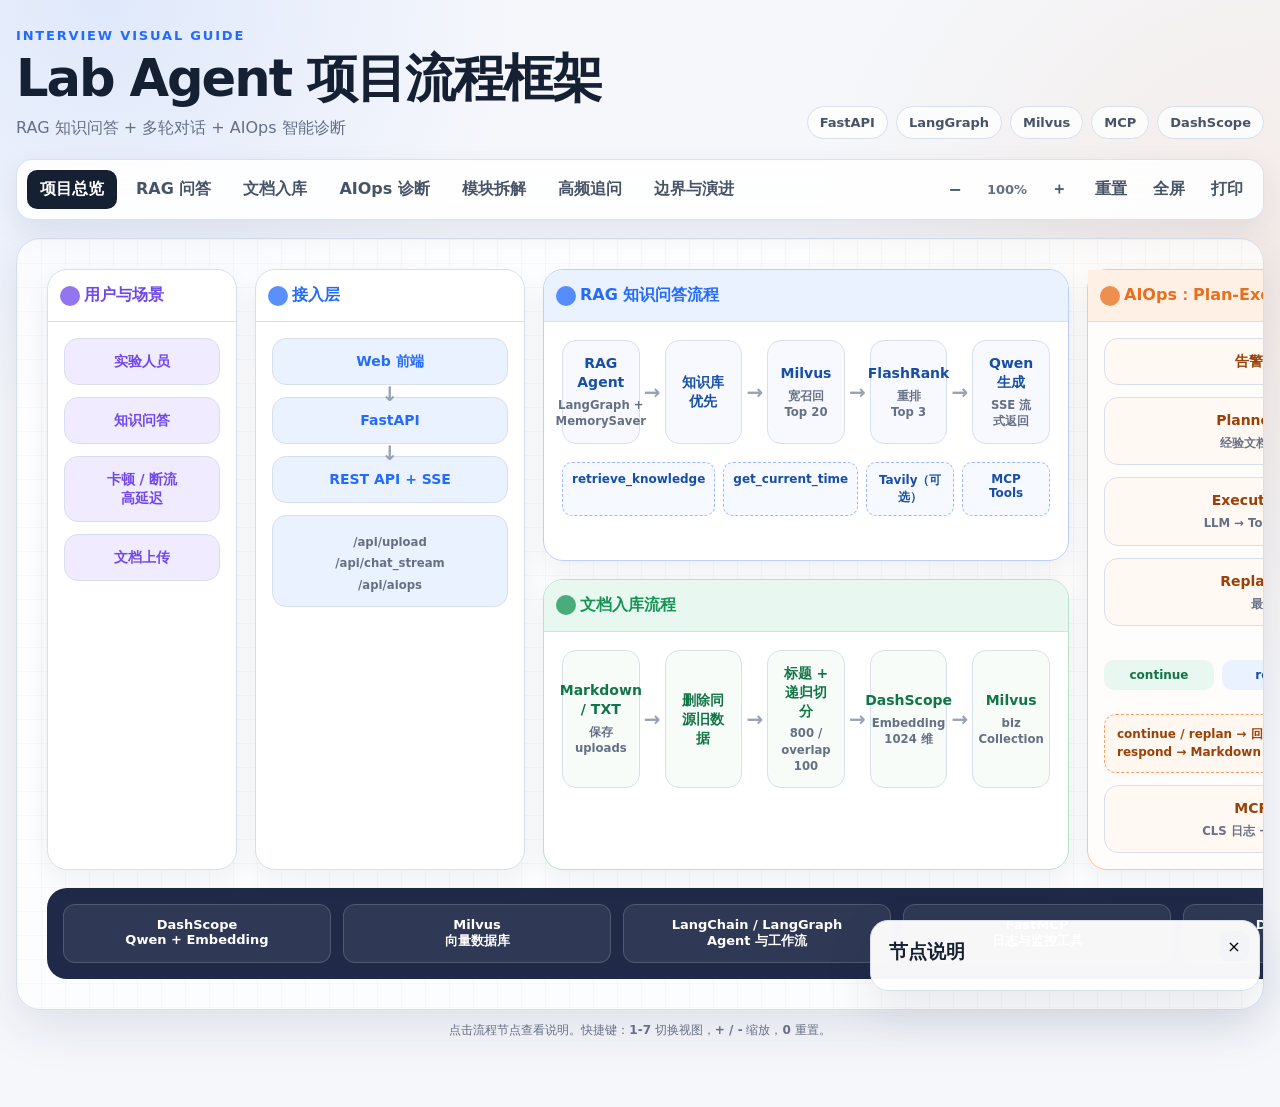
==== commit fa28b622: "优化" ====
--- a/static/project-flow.html
+++ b/static/project-flow.html
@@ -3,8 +3,8 @@
 <head>
     <meta charset="UTF-8">
     <meta name="viewport" content="width=device-width, initial-scale=1.0">
-    <meta name="description" content="SuperBizAgent 项目流程框架图与面试复习页面">
-    <title>SuperBizAgent 项目流程框架图</title>
+    <meta name="description" content="Lab Agent 项目流程框架图与面试复习页面">
+    <title>Lab Agent 项目流程框架图</title>
     <style>
         :root {
             --ink: #162033;
@@ -682,7 +682,7 @@
         <header class="hero">
             <div>
                 <p class="eyebrow">Interview Visual Guide</p>
-                <h1>SuperBizAgent 项目流程框架</h1>
+                <h1>Lab Agent 项目流程框架</h1>
                 <p class="subtitle">RAG 知识问答 + 多轮对话 + AIOps 智能诊断</p>
             </div>
             <div class="hero-tags" aria-label="技术栈">
